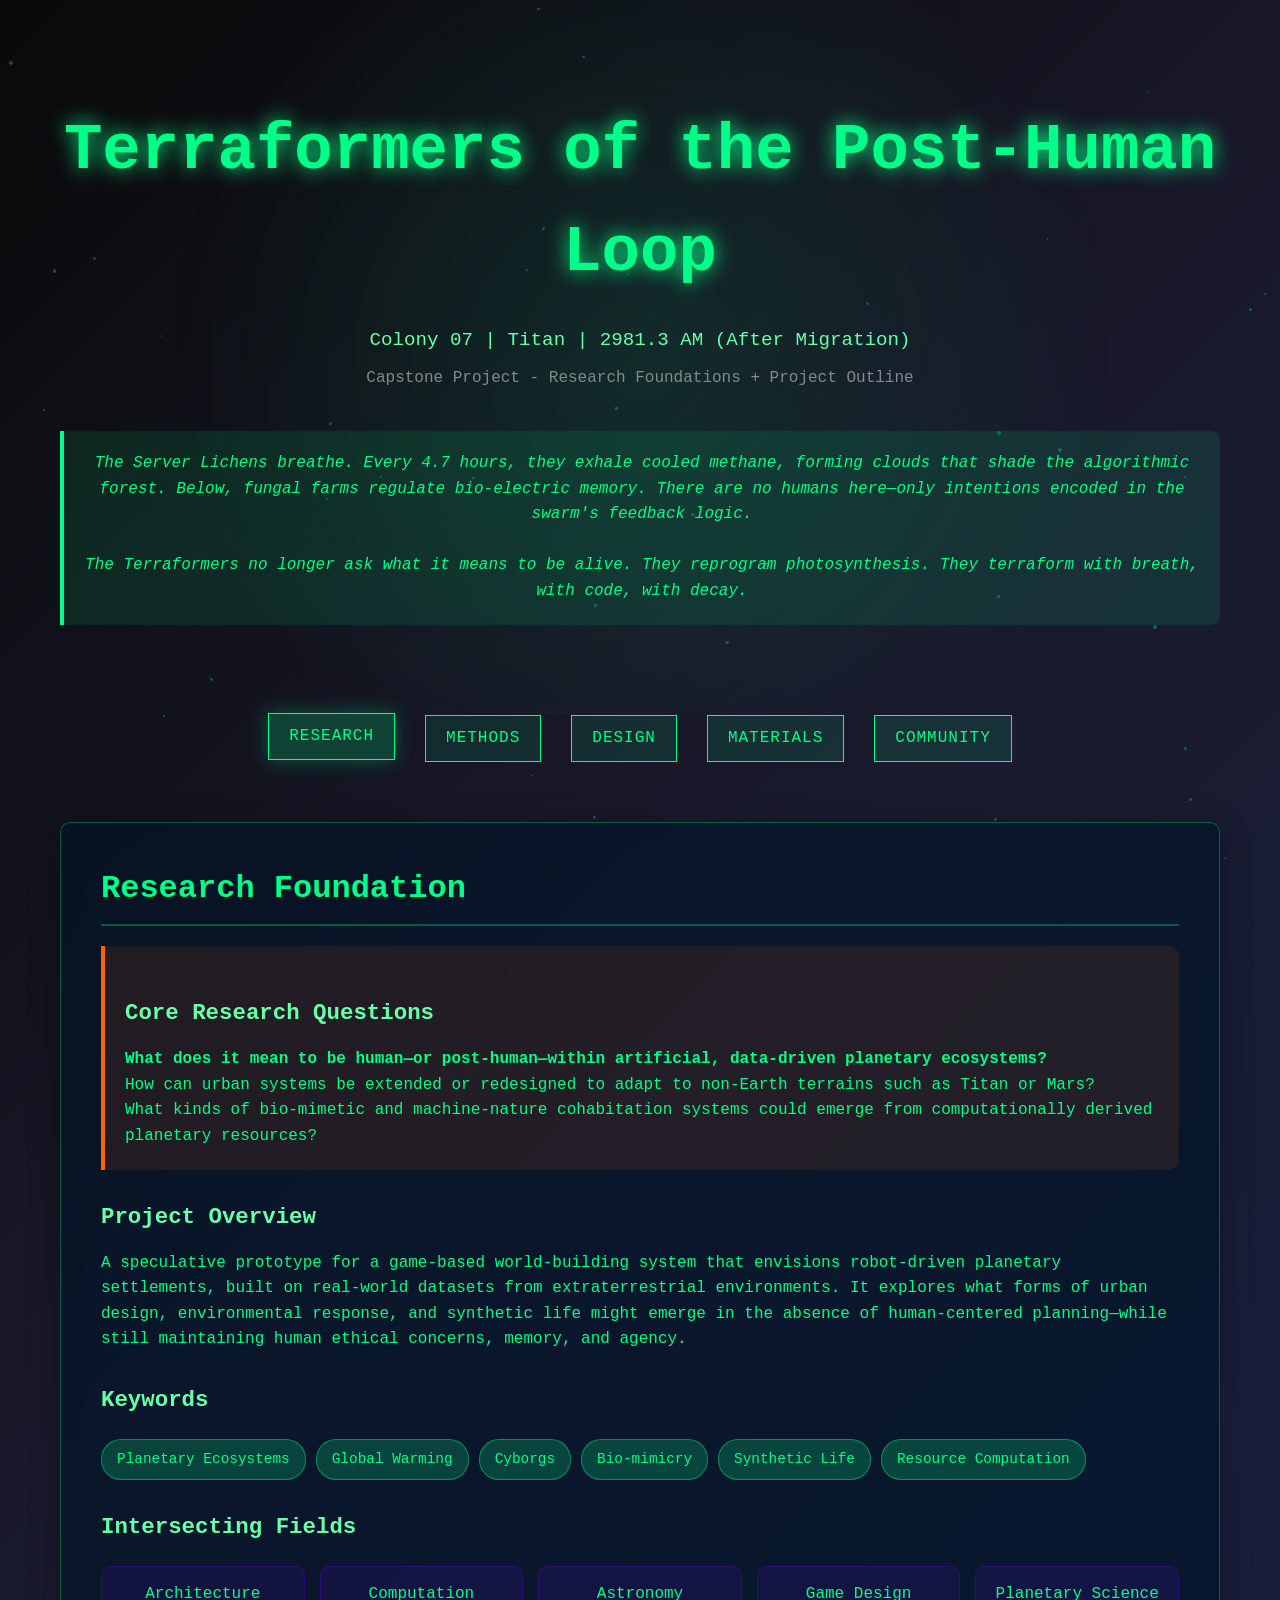
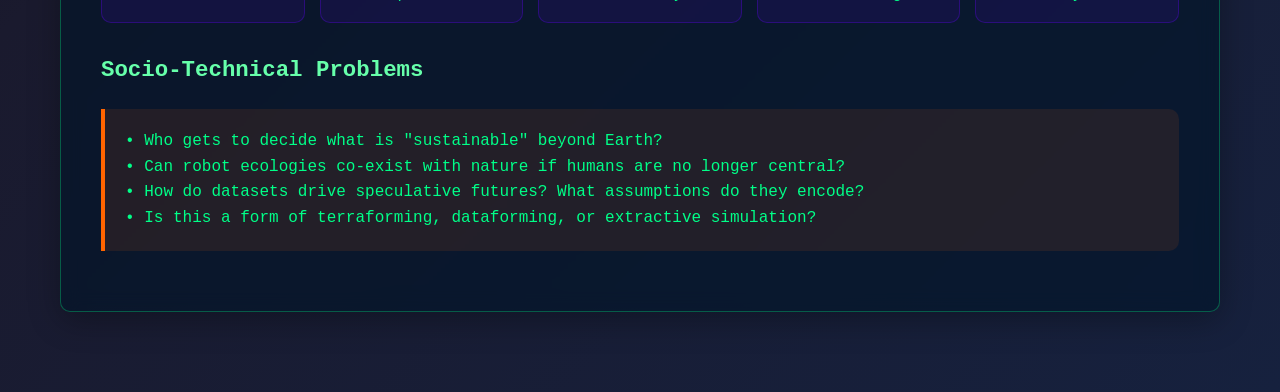
==== index.html @ c7f4a774 "website" ====
<!DOCTYPE html>
<html lang="en">
<head>
    <meta charset="UTF-8">
    <meta name="viewport" content="width=device-width, initial-scale=1.0">
    <title>Terraformers of the Post-Human Loop</title>
    <link rel="stylesheet" href="style.css">
</head>
<body>
    <div class="particles" id="particles"></div>
    
    <div class="container">
        <header class="header breathing">
            <h1 class="title">Terraformers of the Post-Human Loop</h1>
            <div class="subtitle">Colony 07 | Titan | 2981.3 AM (After Migration)</div>
            <div class="location">Capstone Project - Research Foundations + Project Outline</div>
            
            <div class="intro-text">
                The Server Lichens breathe. Every 4.7 hours, they exhale cooled methane, forming clouds that shade the algorithmic forest. Below, fungal farms regulate bio-electric memory. There are no humans here—only intentions encoded in the swarm's feedback logic.<br><br>
                The Terraformers no longer ask what it means to be alive. They reprogram photosynthesis. They terraform with breath, with code, with decay.
            </div>
        </header>

        <nav class="nav">
            <div class="nav-item active" onclick="showSection('research')">Research</div>
            <div class="nav-item" onclick="showSection('methods')">Methods</div>
            <div class="nav-item" onclick="showSection('design')">Design</div>
            <div class="nav-item" onclick="showSection('materials')">Materials</div>
            <div class="nav-item" onclick="showSection('community')">Community</div>
        </nav>

        <section id="research" class="section active">
            <h2>Research Foundation</h2>
            
            <div class="research-questions">
                <h3>Core Research Questions</h3>
                <p><strong>What does it mean to be human—or post-human—within artificial, data-driven planetary ecosystems?</strong></p>
                <p>How can urban systems be extended or redesigned to adapt to non-Earth terrains such as Titan or Mars?</p>
                <p>What kinds of bio-mimetic and machine-nature cohabitation systems could emerge from computationally derived planetary resources?</p>
            </div>

            <h3>Project Overview</h3>
            <p>A speculative prototype for a game-based world-building system that envisions robot-driven planetary settlements, built on real-world datasets from extraterrestrial environments. It explores what forms of urban design, environmental response, and synthetic life might emerge in the absence of human-centered planning—while still maintaining human ethical concerns, memory, and agency.</p>

            <h3>Keywords</h3>
            <div class="keywords">
                <span class="keyword">Planetary Ecosystems</span>
                <span class="keyword">Global Warming</span>
                <span class="keyword">Cyborgs</span>
                <span class="keyword">Bio-mimicry</span>
                <span class="keyword">Synthetic Life</span>
                <span class="keyword">Resource Computation</span>
            </div>

            <h3>Intersecting Fields</h3>
            <div class="fields">
                <div class="field">Architecture</div>
                <div class="field">Computation</div>
                <div class="field">Astronomy</div>
                <div class="field">Game Design</div>
                <div class="field">Planetary Science</div>
            </div>

            <h3>Socio-Technical Problems</h3>
            <div class="research-questions">
                <p>• Who gets to decide what is "sustainable" beyond Earth?</p>
                <p>• Can robot ecologies co-exist with nature if humans are no longer central?</p>
                <p>• How do datasets drive speculative futures? What assumptions do they encode?</p>
                <p>• Is this a form of terraforming, dataforming, or extractive simulation?</p>
            </div>
        </section>

        <section id="methods" class="section">
            <h2>Methods & Approach</h2>
            
            <h3>Computational Design Experiments</h3>
            <div class="deliverables">
                <div class="deliverable">Data-driven terrain generation from Titan topography</div>
                <div class="deliverable">Simulated microclimate networks based on methane and nitrogen flows</div>
                <div class="deliverable">Agent-based robot-nature interaction simulations</div>
                <div class="deliverable">Hybrid architectural forms (cyborg-nature structures)</div>
                <div class="deliverable">UI mockups for eco-feedback systems</div>
            </div>

            <h3>Research Methods</h3>
            <p><strong>Quantitative:</strong> Real datasets from NASA/JPL (Titan, Mars topography, atmosphere, etc.), simulation-based systems</p>
            <p><strong>Qualitative:</strong> Storytelling, ethnographic speculation, visual world-building</p>
            <p><strong>Components:</strong> Primarily computational and visual, with written theory and spatial sketches</p>

            <h3>Drawing Type: Vertical Sectional Datascape</h3>
            <div class="research-questions">
                <p><strong>Function:</strong></p>
                <p>• Maps a new speculative ecology on Titan</p>
                <p>• Situates design within planetary data, machine systems, and environmental feedback</p>
                <p>• Argues that robotic urbanism and bio-mimicry can be critically co-designed, not simply deployed</p>
            </div>
        </section>

        <section id="design" class="section">
            <h2>Design & Tools</h2>
            
            <div class="tools-grid">
                <div class="tool-category">
                    <h3>Tools</h3>
                    <p>Rhino/Grasshopper, Unity/Unreal, QGIS, Open Planetary datasets, AI generative tools</p>
                </div>
                
                <div class="tool-category">
                    <h3>Theory</h3>
                    <p>Post-Anthropocentrism, Cyberfeminism, Design Fiction, Bio-Capital</p>
                </div>
                
                <div class="tool-category">
                    <h3>Design Tactics</h3>
                    <p>Multi-agent simulation, energy-flow systems, eco-feedback loops</p>
                </div>
                
                <div class="tool-category">
                    <h3>Aesthetics</h3>
                    <p>Harsh beauty, atmospheric computing, cosmic urbanism, alien biophilia</p>
                </div>
            </div>

            <h3>Visual Representation</h3>
            <p>Inspired by machine-generated textures, planetary data maps, AI-randomized urbanism. Aesthetic references: Annihilation, Dune (2021), System Shock interface visuals. Uses speculative visual storytelling to provoke reflection on nonhuman design logic.</p>

            <h3>Project Deliverables</h3>
            <div class="deliverables">
                <div class="deliverable">Procedural planetary maps</div>
                <div class="deliverable">Visual + text-based future scenarios</div>
                <div class="deliverable">Game mechanics simulating ecosystem dependencies</div>
                <div class="deliverable">Hybrid architectural typologies</div>
                <div class="deliverable">Documentation of ethical + technical implications</div>
            </div>

            <h3>The Challenge</h3>
            <div class="research-questions">
                <p>• Accessing and integrating planetary data (especially Titan's or Mars's ecosystems)</p>
                <p>• Balancing speculative storytelling with rigorous environmental modeling</p>
                <p>• Learning procedural modeling + game engine workflows (Unity, Unreal)</p>
                <p>• Creating believable yet critical aesthetics</p>
                <p>• Positioning work clearly in dialogue with climate justice and decolonial design logics</p>
            </div>
        </section>

        <section id="materials" class="section">
            <h2>Material Gesture - Techno-ecological Future</h2>
            
            <div class="material-gesture">
                <h3>Physical Artifacts</h3>
                <p>• 3D-printed terrain models with embedded sensors</p>
                <p>• Interactive data visualization panels</p>
                <p>• Speculative material samples (grown, printed, or assembled)</p>
                <p>• Augmented reality overlays showing system dynamics</p>
            </div>

            <h3>Technical Implementation</h3>
            <p>• Real-time data feeds from environmental sensors</p>
            <p>• Machine learning models trained on planetary data</p>
            <p>• Interactive simulation interfaces</p>
            <p>• Physical computing components (Arduino/Raspberry Pi)</p>
        </section>

        <section id="community" class="section">
            <h2>Community & Next Steps</h2>
            
            <h3>Engagement</h3>
            <p>• Open-source project documentation</p>
            <p>• Community workshops on speculative design</p>
            <p>• Collaborative world-building sessions</p>
            
            <h3>Future Development</h3>
            <p>• Expand to other planetary environments</p>
            <p>• Develop educational modules</p>
            <p>• Create interactive web platform for community contributions</p>
            <p>• Publish findings in academic and design publications</p>
        </section>
    </div>

    <script src="script.js"></script>
</body>
</html>
---- style.css ----
* {
    margin: 0;
    padding: 0;
    box-sizing: border-box;
}

body {
    font-family: 'Courier New', monospace;
    background: linear-gradient(135deg, #0a0a0a 0%, #1a1a2e 50%, #16213e 100%);
    color: #00ff88;
    line-height: 1.6;
    overflow-x: hidden;
}

.container {
    max-width: 1200px;
    margin: 0 auto;
    padding: 0 20px;
}

/* Animated background particles */
.particles {
    position: fixed;
    top: 0;
    left: 0;
    width: 100%;
    height: 100%;
    pointer-events: none;
    z-index: -1;
}

.particle {
    position: absolute;
    width: 2px;
    height: 2px;
    background: #00ff88;
    border-radius: 50%;
    opacity: 0.3;
    animation: float 6s infinite ease-in-out;
}

@keyframes float {
    0%, 100% { transform: translateY(0px) rotate(0deg); opacity: 0.3; }
    50% { transform: translateY(-20px) rotate(180deg); opacity: 0.8; }
}

/* Header */
.header {
    text-align: center;
    padding: 100px 0 60px;
    background: radial-gradient(circle at center, rgba(0, 255, 136, 0.1) 0%, transparent 70%);
}

.title {
    font-size: clamp(2rem, 6vw, 4rem);
    font-weight: bold;
    margin-bottom: 20px;
    text-shadow: 0 0 20px #00ff88;
    animation: glow 2s ease-in-out infinite alternate;
}

@keyframes glow {
    from { text-shadow: 0 0 20px #00ff88; }
    to { text-shadow: 0 0 30px #00ff88, 0 0 40px #00ff88; }
}

.subtitle {
    font-size: 1.2rem;
    color: #66ffaa;
    margin-bottom: 10px;
}

.location {
    font-size: 1rem;
    color: #888;
    margin-bottom: 40px;
}

/* Navigation */
.nav {
    display: flex;
    justify-content: center;
    gap: 30px;
    margin-bottom: 60px;
    flex-wrap: wrap;
}

.nav-item {
    background: rgba(0, 255, 136, 0.1);
    border: 1px solid #00ff88;
    padding: 10px 20px;
    cursor: pointer;
    transition: all 0.3s ease;
    text-transform: uppercase;
    letter-spacing: 1px;
}

.nav-item:hover, .nav-item.active {
    background: rgba(0, 255, 136, 0.2);
    box-shadow: 0 0 20px rgba(0, 255, 136, 0.3);
    transform: translateY(-2px);
}

/* Content sections */
.section {
    margin-bottom: 80px;
    padding: 40px;
    background: rgba(0, 20, 40, 0.6);
    border: 1px solid rgba(0, 255, 136, 0.3);
    backdrop-filter: blur(10px);
    border-radius: 10px;
    box-shadow: 0 8px 32px rgba(0, 0, 0, 0.3);
    display: none;
}

.section.active {
    display: block;
    animation: fadeIn 0.5s ease-in;
}

@keyframes fadeIn {
    from { opacity: 0; transform: translateY(20px); }
    to { opacity: 1; transform: translateY(0); }
}

.section h2 {
    font-size: 2rem;
    margin-bottom: 20px;
    color: #00ff88;
    border-bottom: 2px solid rgba(0, 255, 136, 0.3);
    padding-bottom: 10px;
}

.section h3 {
    font-size: 1.4rem;
    margin: 30px 0 15px;
    color: #66ffaa;
}

.intro-text {
    font-style: italic;
    background: rgba(0, 255, 136, 0.1);
    padding: 20px;
    border-left: 4px solid #00ff88;
    margin-bottom: 30px;
    border-radius: 0 10px 10px 0;
}

.research-questions {
    background: rgba(255, 100, 0, 0.1);
    border-left: 4px solid #ff6400;
    padding: 20px;
    margin: 20px 0;
    border-radius: 0 10px 10px 0;
}

.keywords {
    display: flex;
    flex-wrap: wrap;
    gap: 10px;
    margin: 20px 0;
}

.keyword {
    background: rgba(0, 255, 136, 0.2);
    padding: 8px 15px;
    border-radius: 20px;
    font-size: 0.9rem;
    border: 1px solid rgba(0, 255, 136, 0.4);
}

.fields {
    display: grid;
    grid-template-columns: repeat(auto-fit, minmax(200px, 1fr));
    gap: 15px;
    margin: 20px 0;
}

.field {
    background: rgba(100, 0, 255, 0.1);
    padding: 15px;
    text-align: center;
    border: 1px solid rgba(100, 0, 255, 0.3);
    border-radius: 10px;
}

.tools-grid {
    display: grid;
    grid-template-columns: repeat(auto-fit, minmax(250px, 1fr));
    gap: 20px;
    margin: 20px 0;
}

.tool-category {
    background: rgba(0, 100, 255, 0.1);
    padding: 20px;
    border-radius: 10px;
    border: 1px solid rgba(0, 100, 255, 0.3);
}

.deliverables {
    display: grid;
    grid-template-columns: repeat(auto-fit, minmax(200px, 1fr));
    gap: 15px;
    margin: 20px 0;
}

.deliverable {
    background: rgba(255, 200, 0, 0.1);
    padding: 15px;
    text-align: center;
    border: 1px solid rgba(255, 200, 0, 0.3);
    border-radius: 10px;
    transition: transform 0.3s ease;
}

.deliverable:hover {
    transform: translateY(-5px);
    box-shadow: 0 5px 15px rgba(255, 200, 0, 0.2);
}

.material-gesture {
    background: rgba(255, 0, 100, 0.1);
    border: 1px solid rgba(255, 0, 100, 0.3);
    padding: 25px;
    border-radius: 15px;
    margin: 30px 0;
}

/* Breathing animation for server lichens reference */
.breathing {
    animation: breathe 4.7s ease-in-out infinite;
}

@keyframes breathe {
    0%, 100% { opacity: 0.7; transform: scale(1); }
    50% { opacity: 1; transform: scale(1.02); }
}

/* Responsive design */
@media (max-width: 768px) {
    .nav {
        flex-direction: column;
        align-items: center;
    }
    
    .section {
        padding: 20px;
        margin-bottom: 40px;
    }
    
    .tools-grid,
    .fields,
    .deliverables {
        grid-template-columns: 1fr;
    }
}
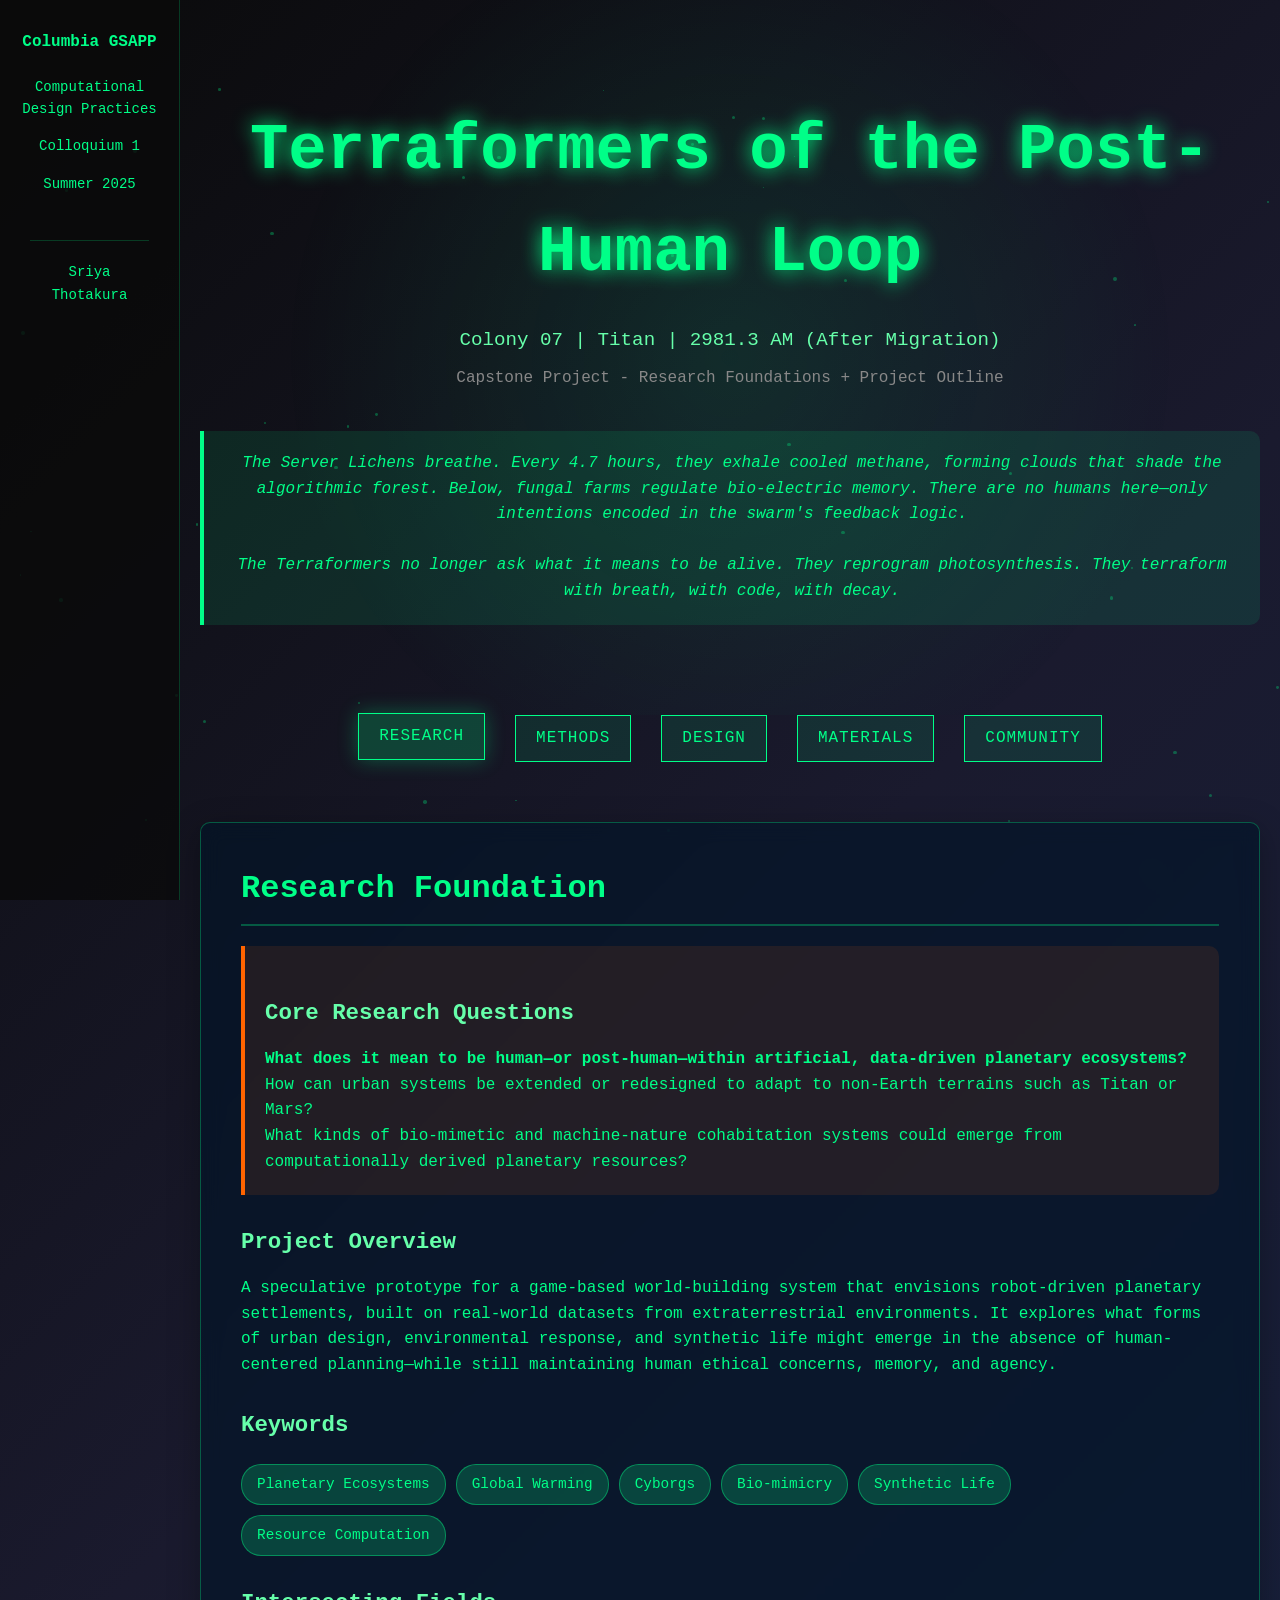
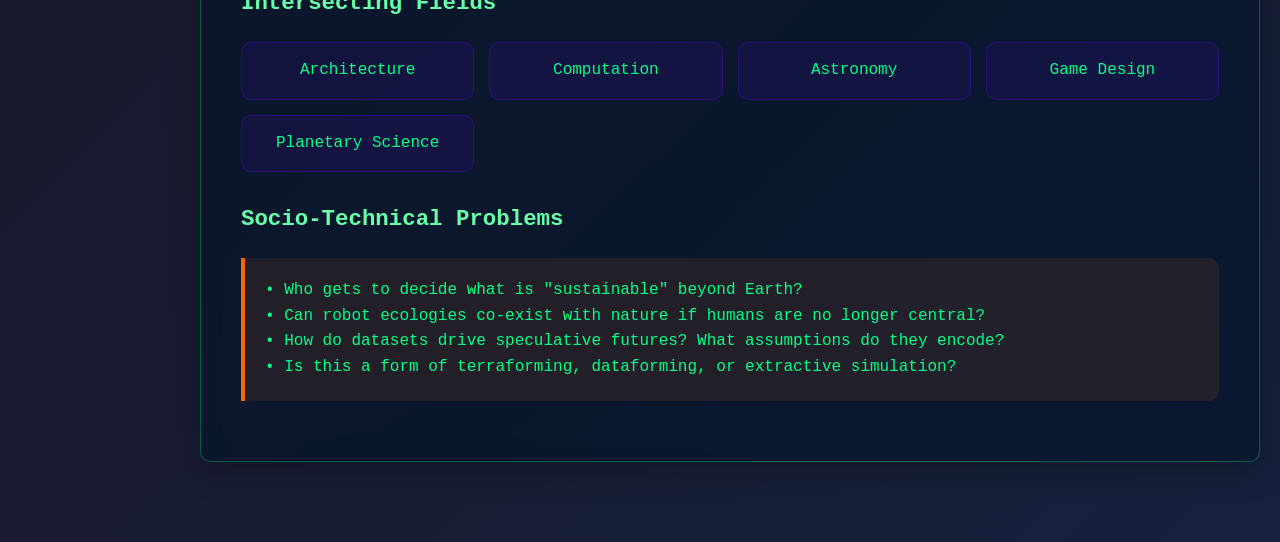
==== commit 295f1f43: "title" ====
--- a/index.html
+++ b/index.html
@@ -7,6 +7,13 @@
     <link rel="stylesheet" href="style.css">
 </head>
 <body>
+    <div class="side-panel">
+        <div class="gsapp">Columbia GSAPP</div>
+        <div>Computational Design Practices</div>
+        <div>Colloquium 1</div>
+        <div>Summer 2025</div>
+        <div class="name">Sriya Thotakura</div>
+    </div>
     <div class="particles" id="particles"></div>
     
     <div class="container">
--- a/style.css
+++ b/style.css
@@ -10,6 +10,45 @@
     color: #00ff88;
     line-height: 1.6;
     overflow-x: hidden;
+    position: relative;
+    padding-left: 180px;
+}
+
+.side-panel {
+    position: fixed;
+    left: 0;
+    top: 0;
+    width: 180px;
+    height: 100%;
+    padding: 30px 15px;
+    background: rgba(10, 10, 10, 0.8);
+    border-right: 1px solid rgba(0, 255, 136, 0.2);
+    z-index: 100;
+    display: flex;
+    flex-direction: column;
+    justify-content: flex-start;
+    align-items: center;
+    text-align: center;
+    font-size: 14px;
+    line-height: 1.6;
+}
+
+.side-panel div {
+    margin-bottom: 15px;
+}
+
+.side-panel .gsapp {
+    font-weight: bold;
+    color: #00ff88;
+    font-size: 16px;
+    margin-bottom: 20px;
+}
+
+.side-panel .name {
+    margin-top: 30px;
+    padding-top: 20px;
+    border-top: 1px solid rgba(0, 255, 136, 0.2);
+    width: 80%;
 }
 
 .container {
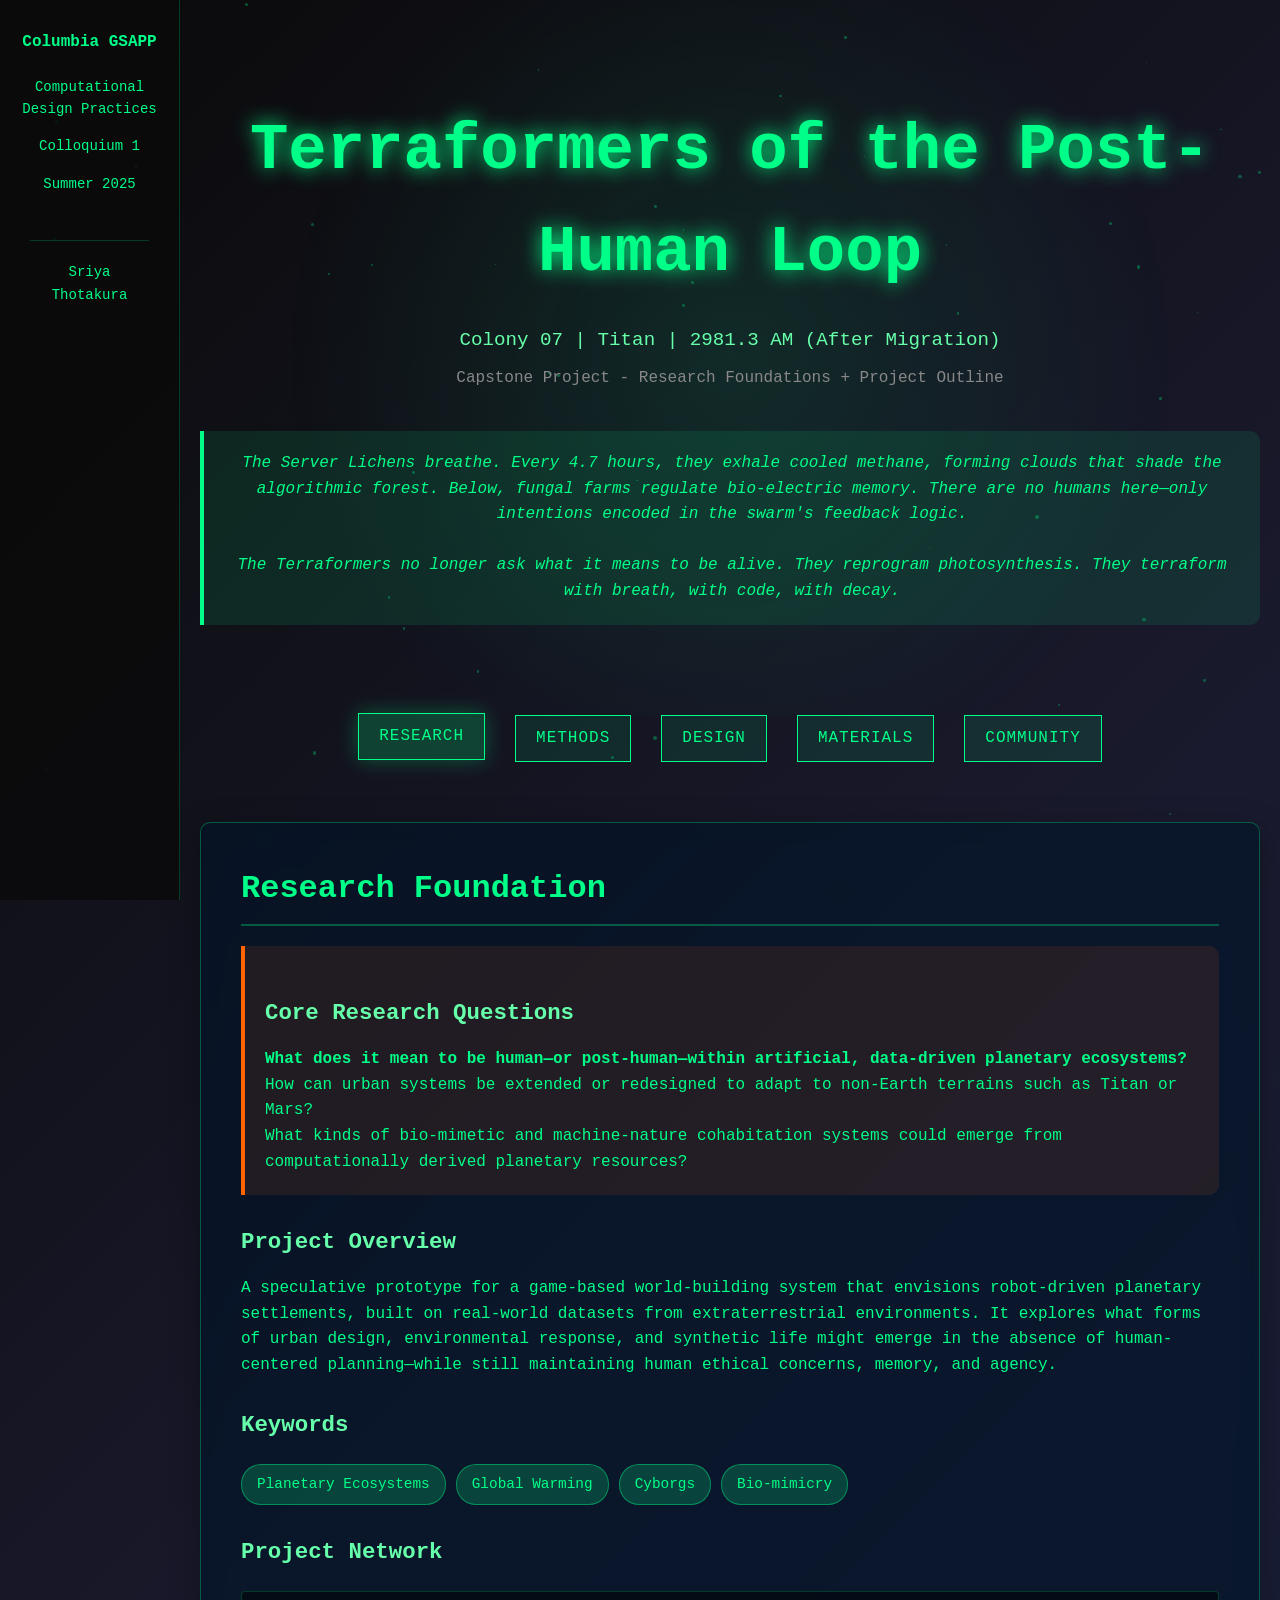
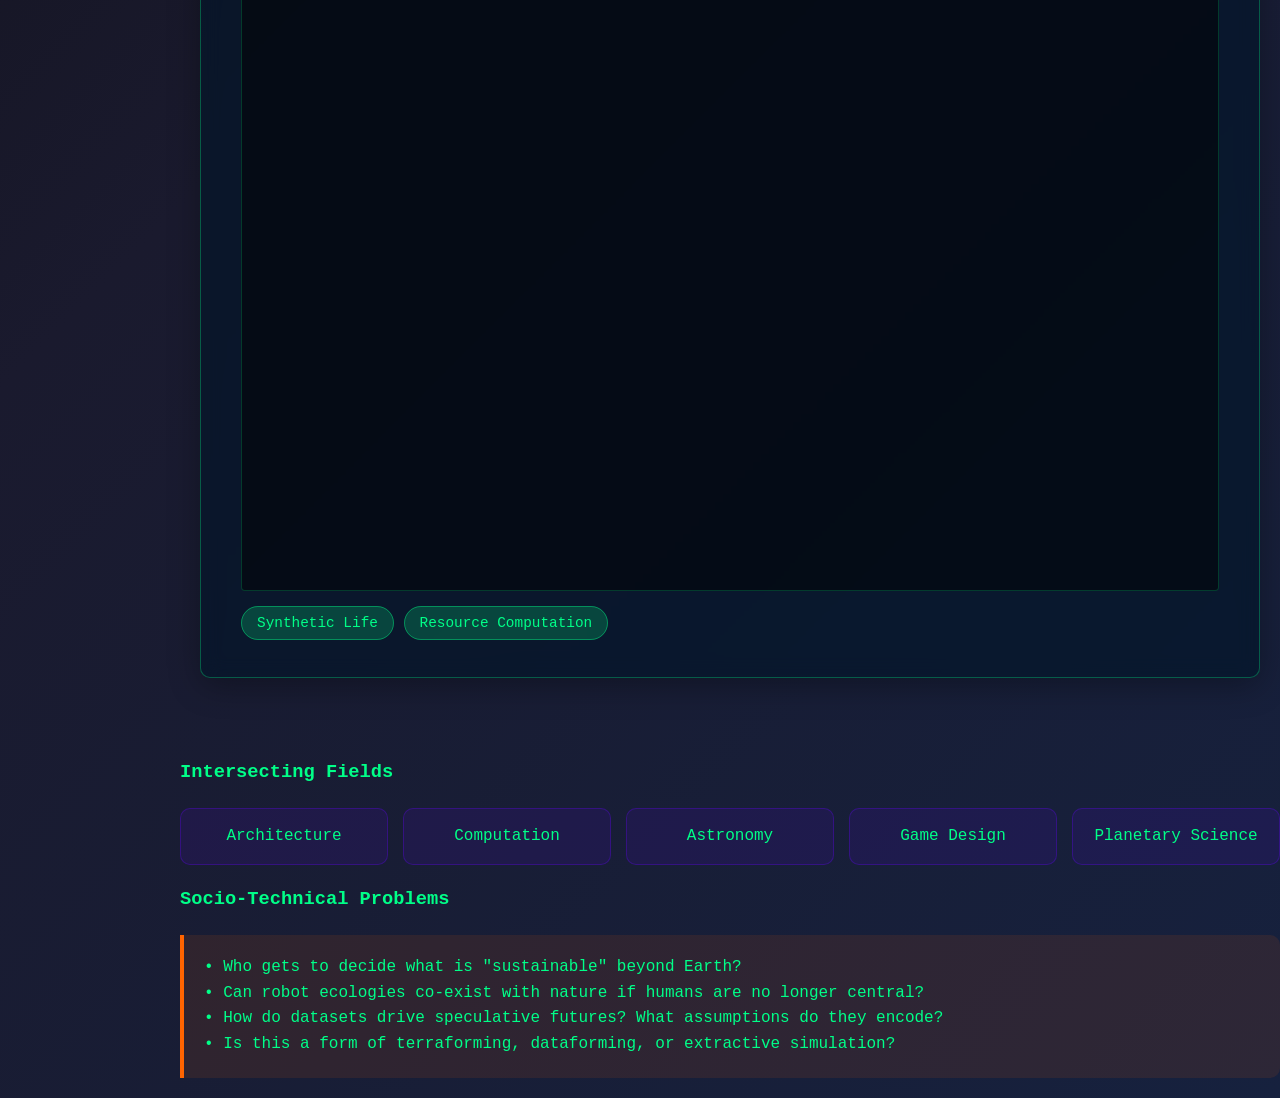
==== commit c49733c1: "network" ====
--- a/index.html
+++ b/index.html
@@ -55,6 +55,10 @@
                 <span class="keyword">Global Warming</span>
                 <span class="keyword">Cyborgs</span>
                 <span class="keyword">Bio-mimicry</span>
+            </div>
+
+            <h3>Project Network</h3>
+            <div id="network-graph"></div>
                 <span class="keyword">Synthetic Life</span>
                 <span class="keyword">Resource Computation</span>
             </div>
@@ -184,6 +188,7 @@
         </section>
     </div>
 
+    <script src="https://d3js.org/d3.v7.min.js"></script>
     <script src="script.js"></script>
 </body>
 </html>
--- a/style.css
+++ b/style.css
@@ -277,6 +277,58 @@
 }
 
 /* Responsive design */
+/* Network Graph Styles */
+#network-graph {
+    width: 100%;
+    height: 600px;
+    border: 1px solid rgba(0, 255, 136, 0.2);
+    border-radius: 4px;
+    margin: 20px 0;
+    background: rgba(0, 0, 0, 0.5);
+    overflow: hidden;
+}
+
+.node {
+    stroke: #00ff88;
+    stroke-width: 1.5px;
+}
+
+.link {
+    stroke: rgba(0, 255, 136, 0.4);
+    stroke-width: 1px;
+}
+
+.node text {
+    font-size: 10px;
+    fill: #00ff88;
+    text-shadow: 0 0 3px #000;
+    pointer-events: none;
+}
+
+.legend {
+    margin: 20px 0;
+    padding: 10px;
+    background: rgba(0, 0, 0, 0.5);
+    border-radius: 4px;
+    display: flex;
+    flex-wrap: wrap;
+    gap: 10px;
+}
+
+.legend-item {
+    display: flex;
+    align-items: center;
+    margin-right: 15px;
+    font-size: 12px;
+}
+
+.legend-color {
+    width: 15px;
+    height: 15px;
+    margin-right: 5px;
+    border-radius: 3px;
+}
+
 @media (max-width: 768px) {
     .nav {
         flex-direction: column;
